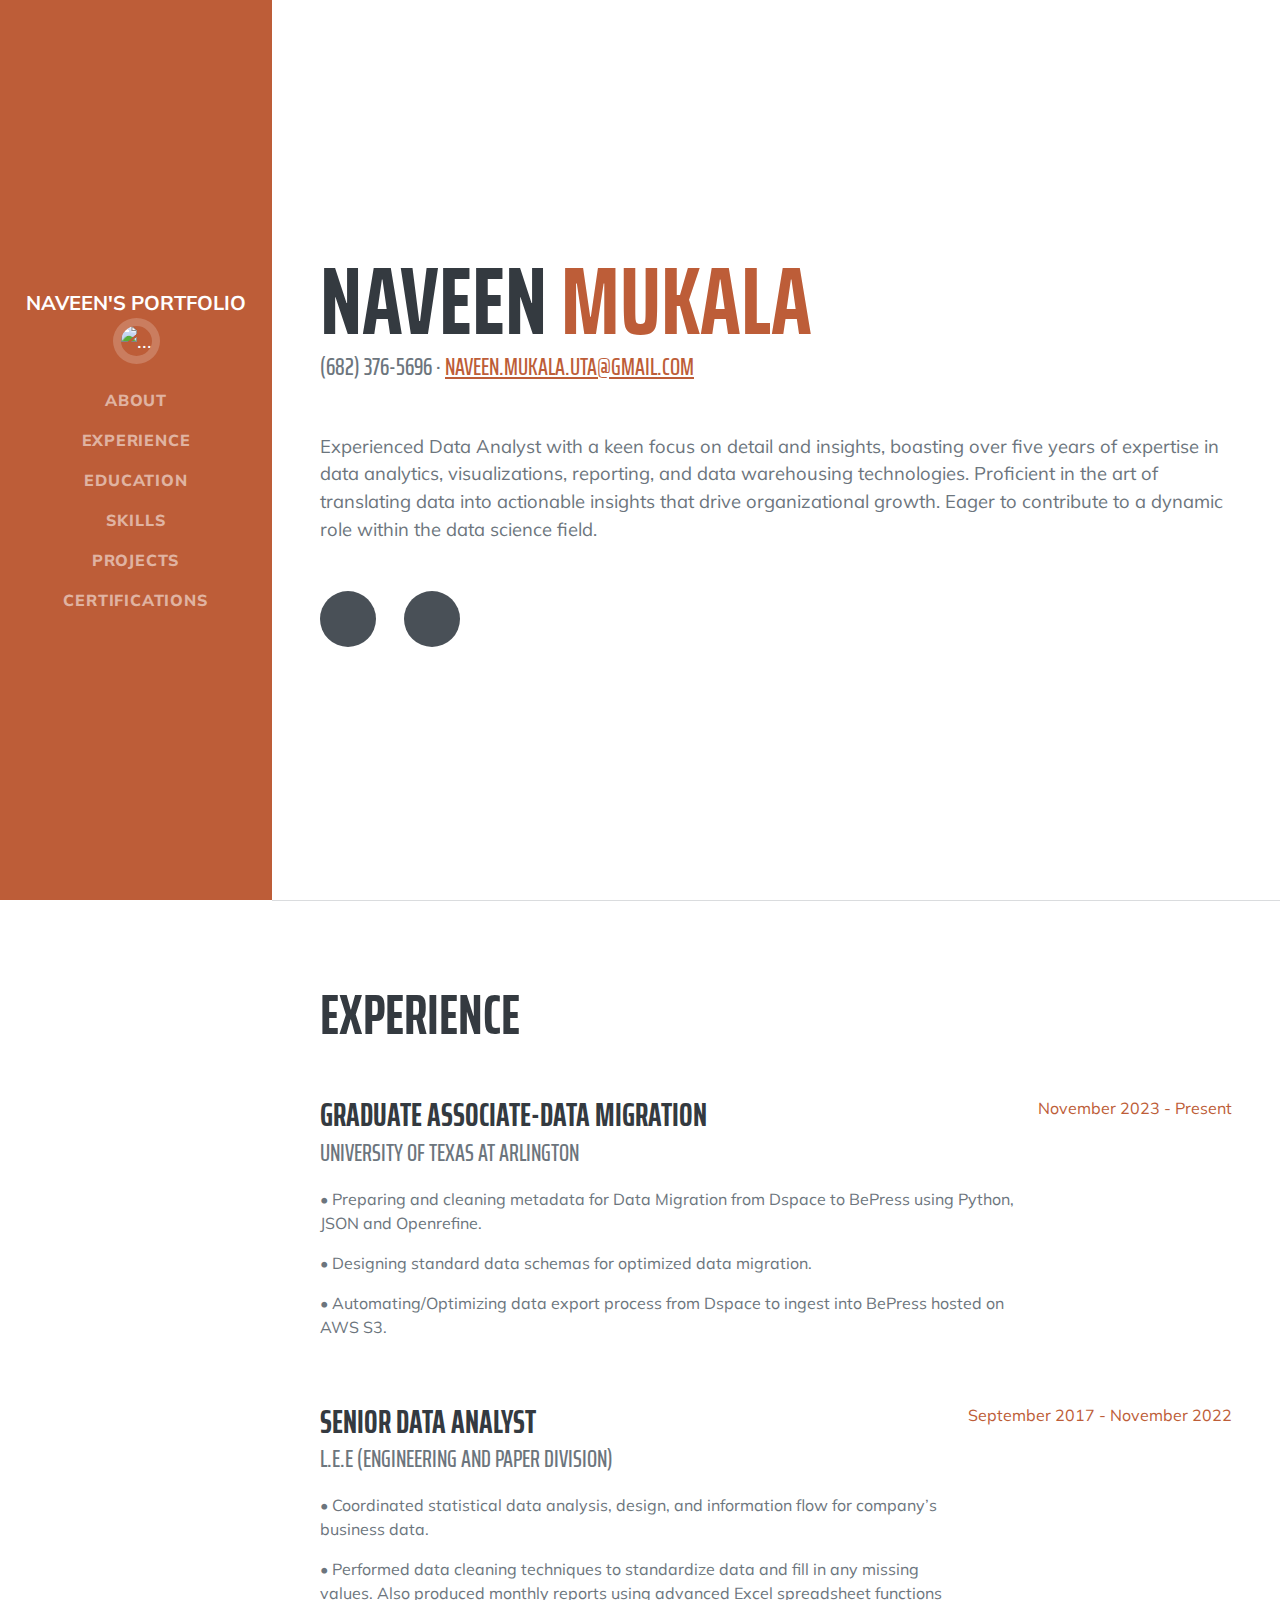
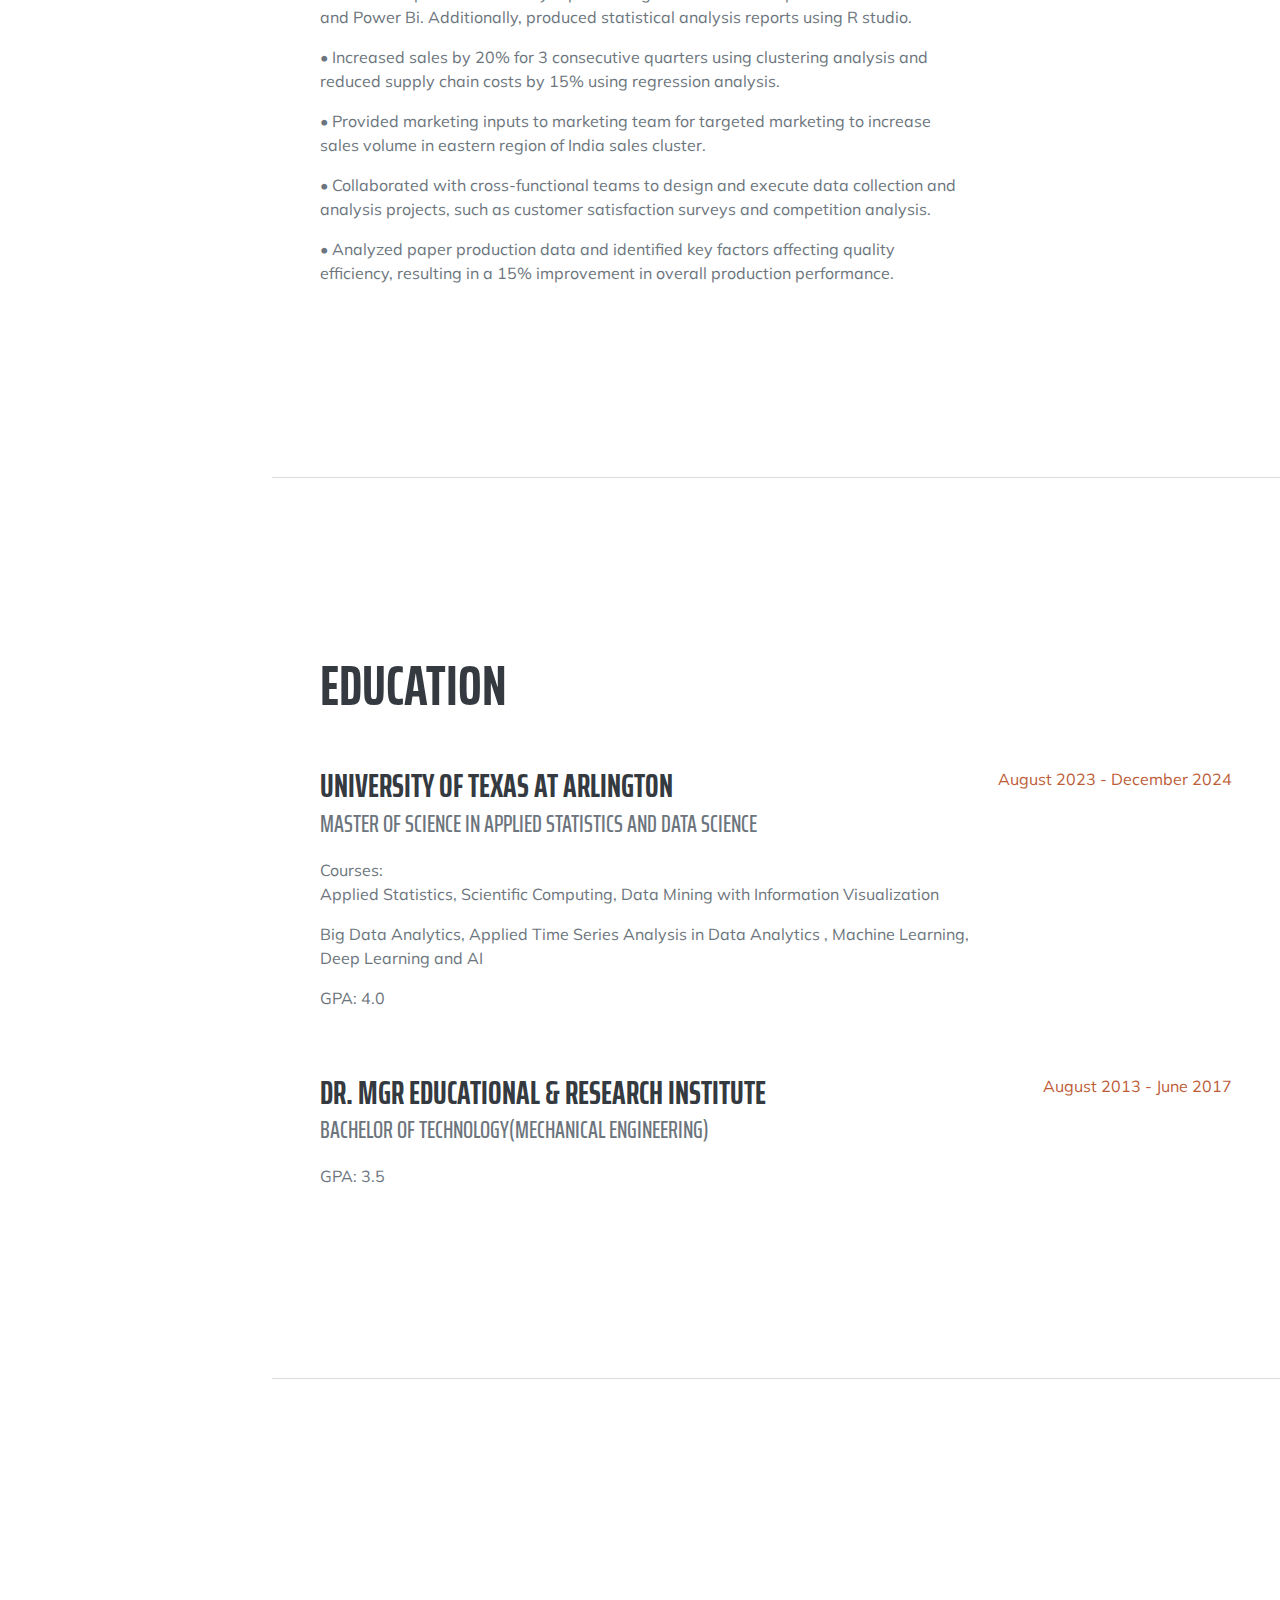
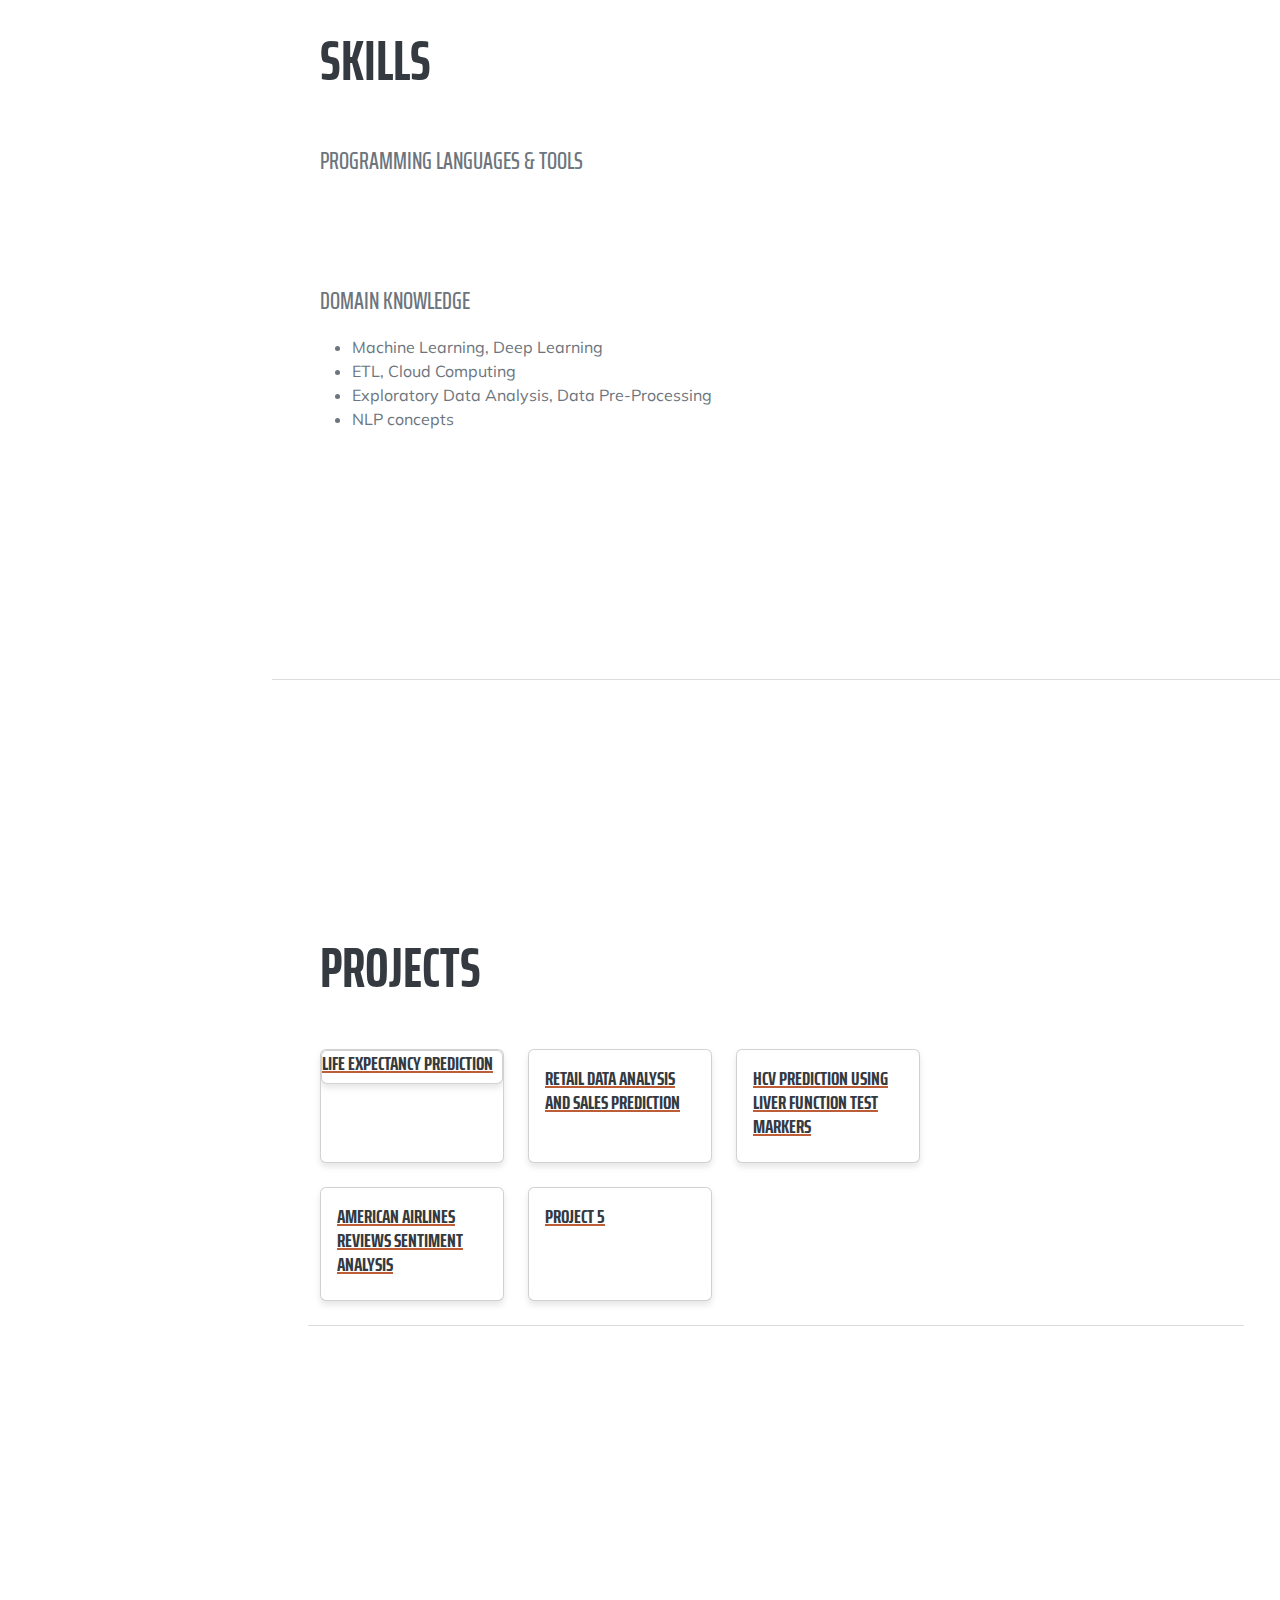
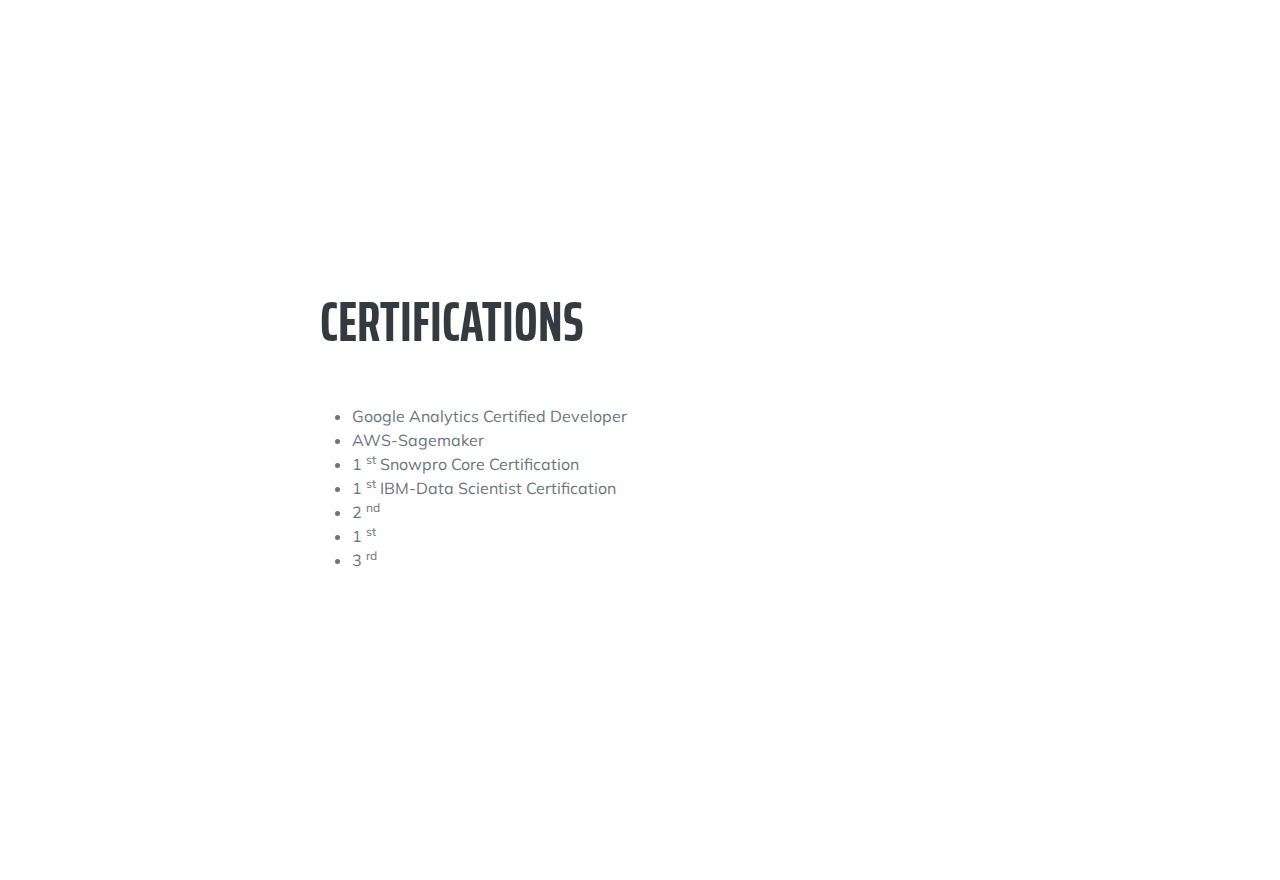
==== index.html @ 4eb6dbbb "test2-techstack" ====
<!DOCTYPE html>
<html lang="en">
    <head>
        <meta charset="utf-8" />
        <meta name="viewport" content="width=device-width, initial-scale=1, shrink-to-fit=no" />
        <meta name="description" content="" />
        <meta name="author" content="" />
        <title>Naveen's-Data Science Portfolio</title>
        <link rel="icon" type="image/x-icon" href="assets/img/favicon.ico" />
        <!-- Font Awesome icons (free version)-->
        <script src="https://use.fontawesome.com/releases/v6.3.0/js/all.js" crossorigin="anonymous"></script>
        <!-- Google fonts-->
        <link href="https://fonts.googleapis.com/css?family=Saira+Extra+Condensed:500,700" rel="stylesheet" type="text/css" />
        <link href="https://fonts.googleapis.com/css?family=Muli:400,400i,800,800i" rel="stylesheet" type="text/css" />
        <!-- Core theme CSS (includes Bootstrap)-->
        <link href="css/styles.css" rel="stylesheet" />
    </head>
    <body id="page-top">
        <!-- Navigation-->
        <nav class="navbar navbar-expand-lg navbar-dark bg-primary fixed-top" id="sideNav">
            <a class="navbar-brand js-scroll-trigger" href="#page-top">
                <span class="d-block d-lg-none">Naveen Mukala</span>
                <span class="d-none d-lg-block">
                    <div class="text-center text-white fw-bold">NAVEEN'S PORTFOLIO</div>
                    <img class="img-fluid img-profile rounded-circle mx-auto mb-2" src="assets/img/profile.jpg" alt="..." />
                    
                </span>
            </a>
            <button class="navbar-toggler" type="button" data-bs-toggle="collapse" data-bs-target="#navbarResponsive" aria-controls="navbarResponsive" aria-expanded="false" aria-label="Toggle navigation"><span class="navbar-toggler-icon"></span></button>
            <div class="collapse navbar-collapse" id="navbarResponsive">
                <ul class="navbar-nav">
                    <li class="nav-item"><a class="nav-link js-scroll-trigger" href="#about">About</a></li>
                    <li class="nav-item"><a class="nav-link js-scroll-trigger" href="#experience">Experience</a></li>
                    <li class="nav-item"><a class="nav-link js-scroll-trigger" href="#education">Education</a></li>
                    <li class="nav-item"><a class="nav-link js-scroll-trigger" href="#skills">Skills</a></li>
                    <li class="nav-item"><a class="nav-link js-scroll-trigger" href="#Projects">Projects</a></li>
                    <li class="nav-item"><a class="nav-link js-scroll-trigger" href="#certifications">Certifications</a></li>
                </ul>
            </div>
        </nav>
        <!-- Page Content-->
        <div class="container-fluid p-0">
            <!-- About-->
            <section class="resume-section" id="about">
                <div class="resume-section-content">
                    <h1 class="mb-0">
                        Naveen
                        <span class="text-primary">Mukala</span>
                    </h1>
                    <div class="subheading mb-5">
                        (682) 376-5696 ·
                        <a href="mailto:naveen.mukala.uta@gmail.com">naveen.mukala.uta@gmail.com</a>
                    </div>
                    <p class="lead mb-5">Experienced Data Analyst with a keen focus on detail and insights, boasting over five years of expertise in data analytics, 
                        visualizations, reporting, and data warehousing technologies. Proficient in the art of translating data into actionable insights 
                        that drive organizational growth. Eager to contribute to a dynamic role within the data science field.</p>
                    <div class="social-icons">
                        <a class="social-icon" href="https://www.linkedin.com/in/naveen-mukala/"><i class="fab fa-linkedin-in"></i></a>
                        <a class="social-icon" href="https://github.com/naveen-mukala-data/"><i class="fab fa-github"></i></a>
                    </div>
                </div>
            </section>
            <hr class="m-0" />
            <!-- Experience-->
            <section class="resume-section" id="experience">
                <div class="resume-section-content">
                    <h2 class="mb-5">Experience</h2>
                    <div class="d-flex flex-column flex-md-row justify-content-between mb-5">
                        <div class="flex-grow-1">
                            <h3 class="mb-0">Graduate Associate-Data Migration</h3>
                            <div class="subheading mb-3">University Of Texas at Arlington</div>
                            <p>•	Preparing and cleaning metadata for Data Migration from Dspace to BePress using Python, JSON and Openrefine.</p>
                            <p>•	Designing standard data schemas for optimized data migration.</p>
                            <p>•	Automating/Optimizing data export process from Dspace to ingest into BePress hosted on AWS S3.</p>
                        </div>
                        <div class="flex-shrink-0"><span class="text-primary">November 2023 - Present</span></div>
                    </div>
                    <div class="d-flex flex-column flex-md-row justify-content-between mb-5">
                        <div class="flex-grow-1">
                            <h3 class="mb-0">Senior Data Analyst</h3>
                            <div class="subheading mb-3">L.E.E (Engineering and Paper Division)</div>
                            <p>•	Coordinated statistical data analysis, design, and information flow for company’s business data.</p>
                            <p>•	Performed data cleaning techniques to standardize data and fill in any missing values. Also produced monthly reports using advanced Excel spreadsheet functions and Power Bi. Additionally, produced statistical analysis reports using R studio.</p>
                            <p>•	Increased sales by 20% for 3 consecutive quarters using clustering analysis and reduced supply chain costs by 15% using regression analysis.</p>
                            <p>•	Provided marketing inputs to marketing team for targeted marketing to increase sales volume in eastern region of India sales cluster.</p>
                            <p>•	Collaborated with cross-functional teams to design and execute data collection and analysis projects, such as customer satisfaction surveys and competition analysis.</p>
                            <p>•	Analyzed paper production data and identified key factors affecting quality efficiency, resulting in a 15% improvement in overall production performance.</p>
                        </div>
                        <div class="flex-shrink-0"><span class="text-primary">September 2017 - November 2022</span></div>
                    </div>
                    <div class="d-flex flex-column flex-md-row justify-content-between mb-5">
                    
            </section>
            <hr class="m-0" />
            <!-- Education-->
            <section class="resume-section" id="education">
                <div class="resume-section-content">
                    <h2 class="mb-5">Education</h2>
                    <div class="d-flex flex-column flex-md-row justify-content-between mb-5">
                        <div class="flex-grow-1">
                            <h3 class="mb-0">University of Texas at Arlington</h3>
                            <div class="subheading mb-3">Master of Science in Applied Statistics and Data Science</div>
                            <div>Courses:</div> 
                            <p>Applied Statistics, Scientific Computing, Data Mining with Information Visualization</p>
                            <p>Big Data Analytics, Applied Time Series Analysis in Data Analytics , Machine Learning, Deep Learning and AI</p>
                            <p>GPA: 4.0</p>
                        </div>
                        <div class="flex-shrink-0"><span class="text-primary">August 2023 - December 2024</span></div>
                    </div>
                    <div class="d-flex flex-column flex-md-row justify-content-between">
                        <div class="flex-grow-1">
                            <h3 class="mb-0">DR. MGR EDUCATIONAL & RESEARCH INSTITUTE</h3>
                            <div class="subheading mb-3">Bachelor of Technology(Mechanical Engineering)</div>
                            <p>GPA: 3.5</p>
                        </div>
                        <div class="flex-shrink-0"><span class="text-primary">August 2013 - June 2017</span></div>
                    </div>
                </div>
            </section>
            <hr class="m-0" />
            <!-- Skills-->
            <section class="resume-section" id="skills">
                <div class="resume-section-content">
                    <h2 class="mb-5">Skills</h2>
                    <div class="subheading mb-3">Programming Languages & Tools</div>
                    <ul class="list-inline dev-icons">
                        <li class="list-inline-item"><i class="fab fa-python"></i></li>
                        <li class="list-inline-item"><i class="fab fa-css3-alt"></i></li>
                        <li class="list-inline-item"><i class="fab fa-js-square"></i></li>
                        <li class="list-inline-item"><i class="fab fa-angular"></i></li>
                        <li class="list-inline-item"><i class="fab fa-react"></i></li>
                        <li class="list-inline-item"><i class="fab fa-node-js"></i></li>
                        <li class="list-inline-item"><i class="fab fa-sass"></i></li>
                        <li class="list-inline-item"><i class="fab fa-less"></i></li>
                        <li class="list-inline-item"><i class="fab fa-wordpress"></i></li>
                        <li class="list-inline-item"><i class="fab fa-gulp"></i></li>
                        <li class="list-inline-item"><i class="fab fa-grunt"></i></li>
                        <li class="list-inline-item"><i class="fab fa-npm"></i></li>
                    </ul>
                    <div class="subheading mb-3">Domain Knowledge</div>
                    <ul class="fa-ul mb-0">
                        <li>
                            <span class="fa-li"><i class="fas fa-check"></i></span>
                            Machine Learning, Deep Learning
                        </li>
                        <li>
                            <span class="fa-li"><i class="fas fa-check"></i></span>
                            ETL, Cloud Computing
                        </li>
                        <li>
                            <span class="fa-li"><i class="fas fa-check"></i></span>
                            Exploratory Data Analysis, Data Pre-Processing
                        </li>
                        <li>
                            <span class="fa-li"><i class="fas fa-check"></i></span>
                            NLP concepts
                        </li>
                    </ul>
                </div>
            </section>
            <hr class="m-0" />
            <!-- Projects-->
<section class="resume-section" id="Projects">
    <div class="row">
        <div class="col-md-8">
            <h2 class="mb-5">Projects</h2>
            <div class="resume-section-content">
                <div class="row">
                    <div class="col-md-4 mb-4">
                        <a href="project1.html">
                            <div class="card h-100">
                                <div class="card">
                                    <h5 class="card-title" data-tech="Python,TensorFlow,Scikit-learn">Life Expectancy Prediction</h5>
                                    <div class="tech-stack"></div>
                                </div>
                            </div>
                        </a>
                    </div>
                    <div class="col-md-4 mb-4">
                        <a href="project2.html">
                            <div class="card h-100">
                                <div class="card-body">
                                    <h5 class="card-title">Retail Data Analysis and Sales Prediction</h5>
                                    <!-- You can add additional content here if needed -->
                                </div>
                            </div>
                        </a>
                    </div>
                    <div class="col-md-4 mb-4">
                        <a href="project3.html">
                            <div class="card h-100">
                                <div class="card-body">
                                    <h5 class="card-title">HCV prediction using Liver Function Test Markers</h5>
                                    <!-- You can add additional content here if needed -->
                                </div>
                            </div>
                        </a>
                    </div>
                    <div class="col-md-4 mb-4">
                        <a href="project4.html">
                            <div class="card h-100">
                                <div class="card-body">
                                    <h5 class="card-title">American Airlines Reviews Sentiment Analysis</h5>
                                    <!-- You can add additional content here if needed -->
                                </div>
                            </div>
                        </a>
                    </div>
                    <div class="col-md-4 mb-4">
                        <a href="project5.html">
                            <div class="card h-100">
                                <div class="card-body">
                                    <h5 class="card-title">Project 5</h5>
                                    <!-- You can add additional content here if needed -->
                                </div>
                            </div>
                        </a>
                    </div>
                </div>
            </div>
        </div>
    
    <hr class="m-0" />
</section>

            <!-- Certifications-->
            <section class="resume-section" id="certifications">
                <div class="resume-section-content">
                    <h2 class="mb-5">Certifications</h2>
                    <ul class="fa-ul mb-0">
                        <li>
                            <span class="fa-li"><i class="fas fa-trophy text-warning"></i></span>
                            Google Analytics Certified Developer
                        </li>
                        <li>
                            <span class="fa-li"><i class="fas fa-trophy text-warning"></i></span>
                            AWS-Sagemaker
                        </li>
                        <li>
                            <span class="fa-li"><i class="fas fa-trophy text-warning"></i></span>
                            1
                            <sup>st</sup>
                            Snowpro Core Certification
                        </li>
                        <li>
                            <span class="fa-li"><i class="fas fa-trophy text-warning"></i></span>
                            1
                            <sup>st</sup>
                            IBM-Data Scientist Certification
                        </li>
                        <li>
                            <span class="fa-li"><i class="fas fa-trophy text-warning"></i></span>
                            2
                            <sup>nd</sup>
                            
                        </li>
                        <li>
                            <span class="fa-li"><i class="fas fa-trophy text-warning"></i></span>
                            1
                            <sup>st</sup>
                            
                        </li>
                        <li>
                            <span class="fa-li"><i class="fas fa-trophy text-warning"></i></span>
                            3
                            <sup>rd</sup>
                            
                        </li>
                    </ul>
                </div>
            </section>
        </div>
        <!-- Bootstrap core JS-->
        <script src="https://cdn.jsdelivr.net/npm/bootstrap@5.2.3/dist/js/bootstrap.bundle.min.js"></script>
        <!-- Core theme JS-->
        <script src="js/scripts.js"></script>
    </body>
</html>
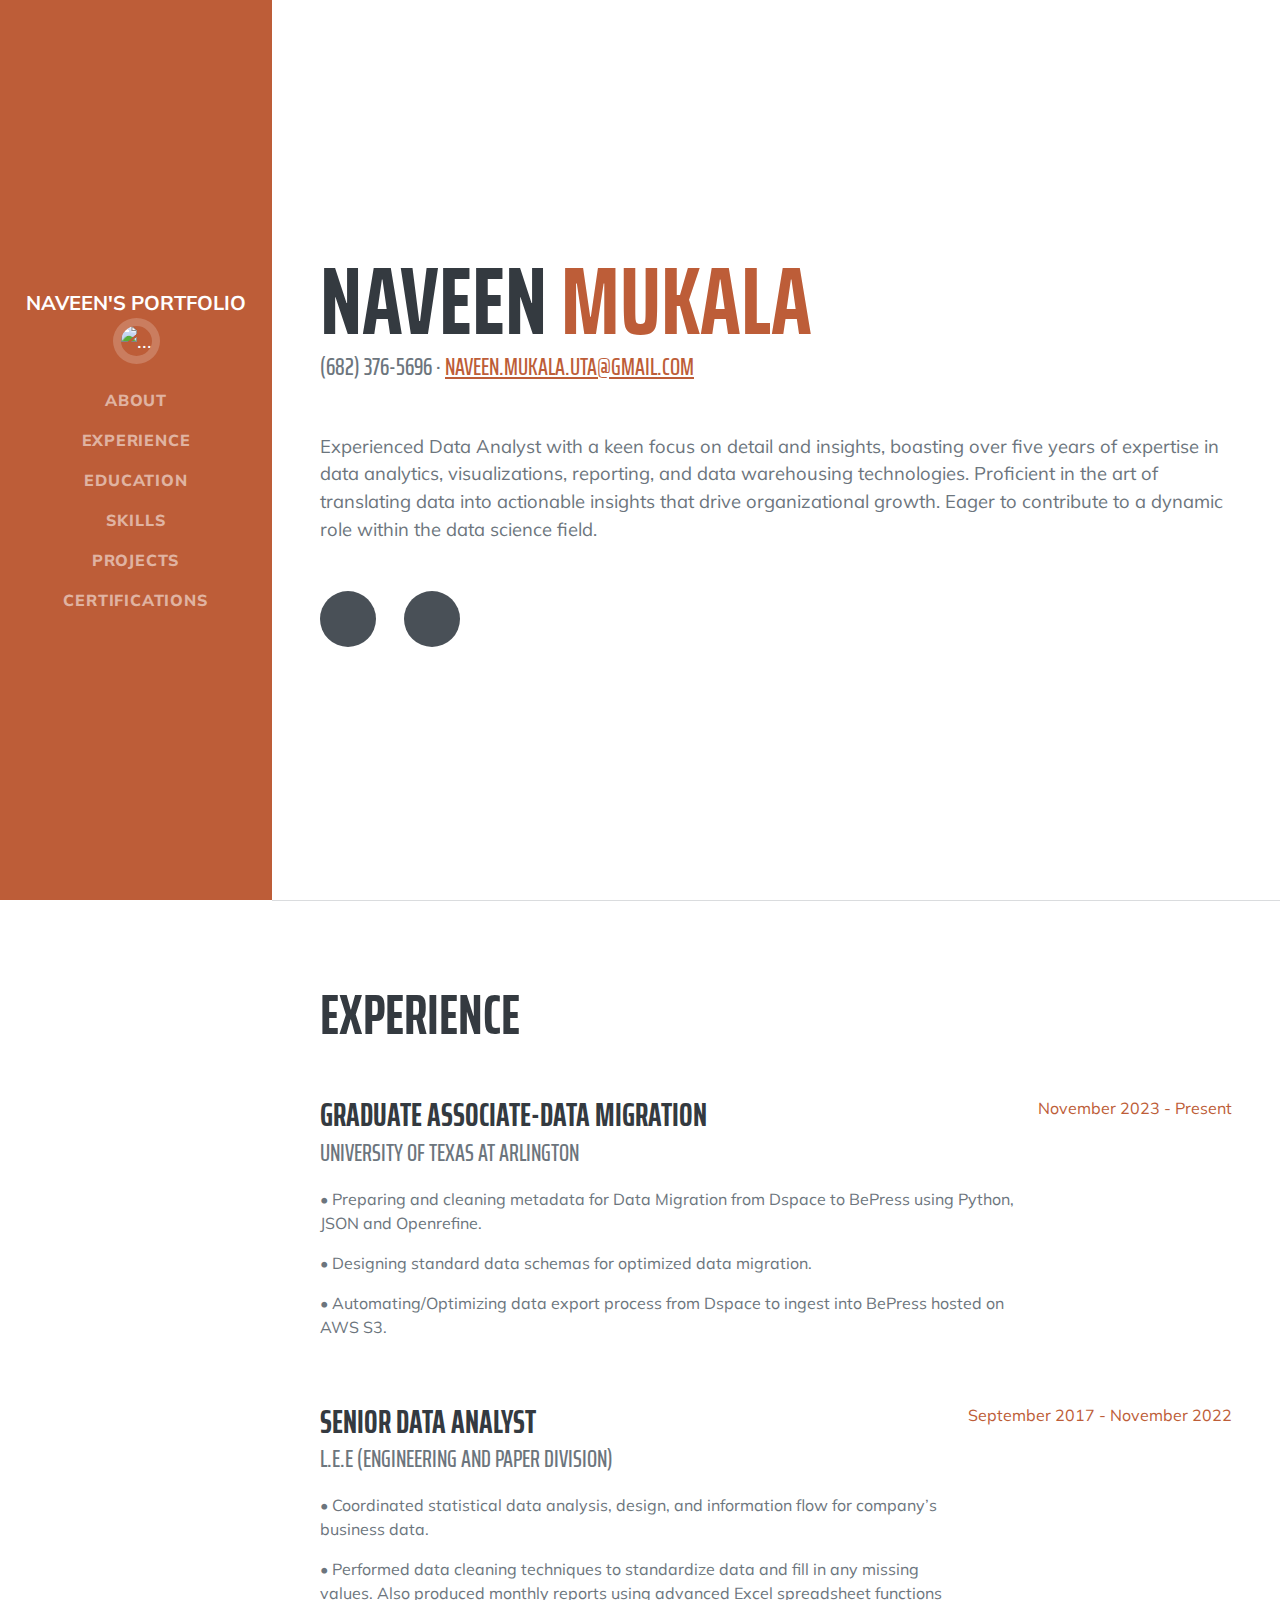
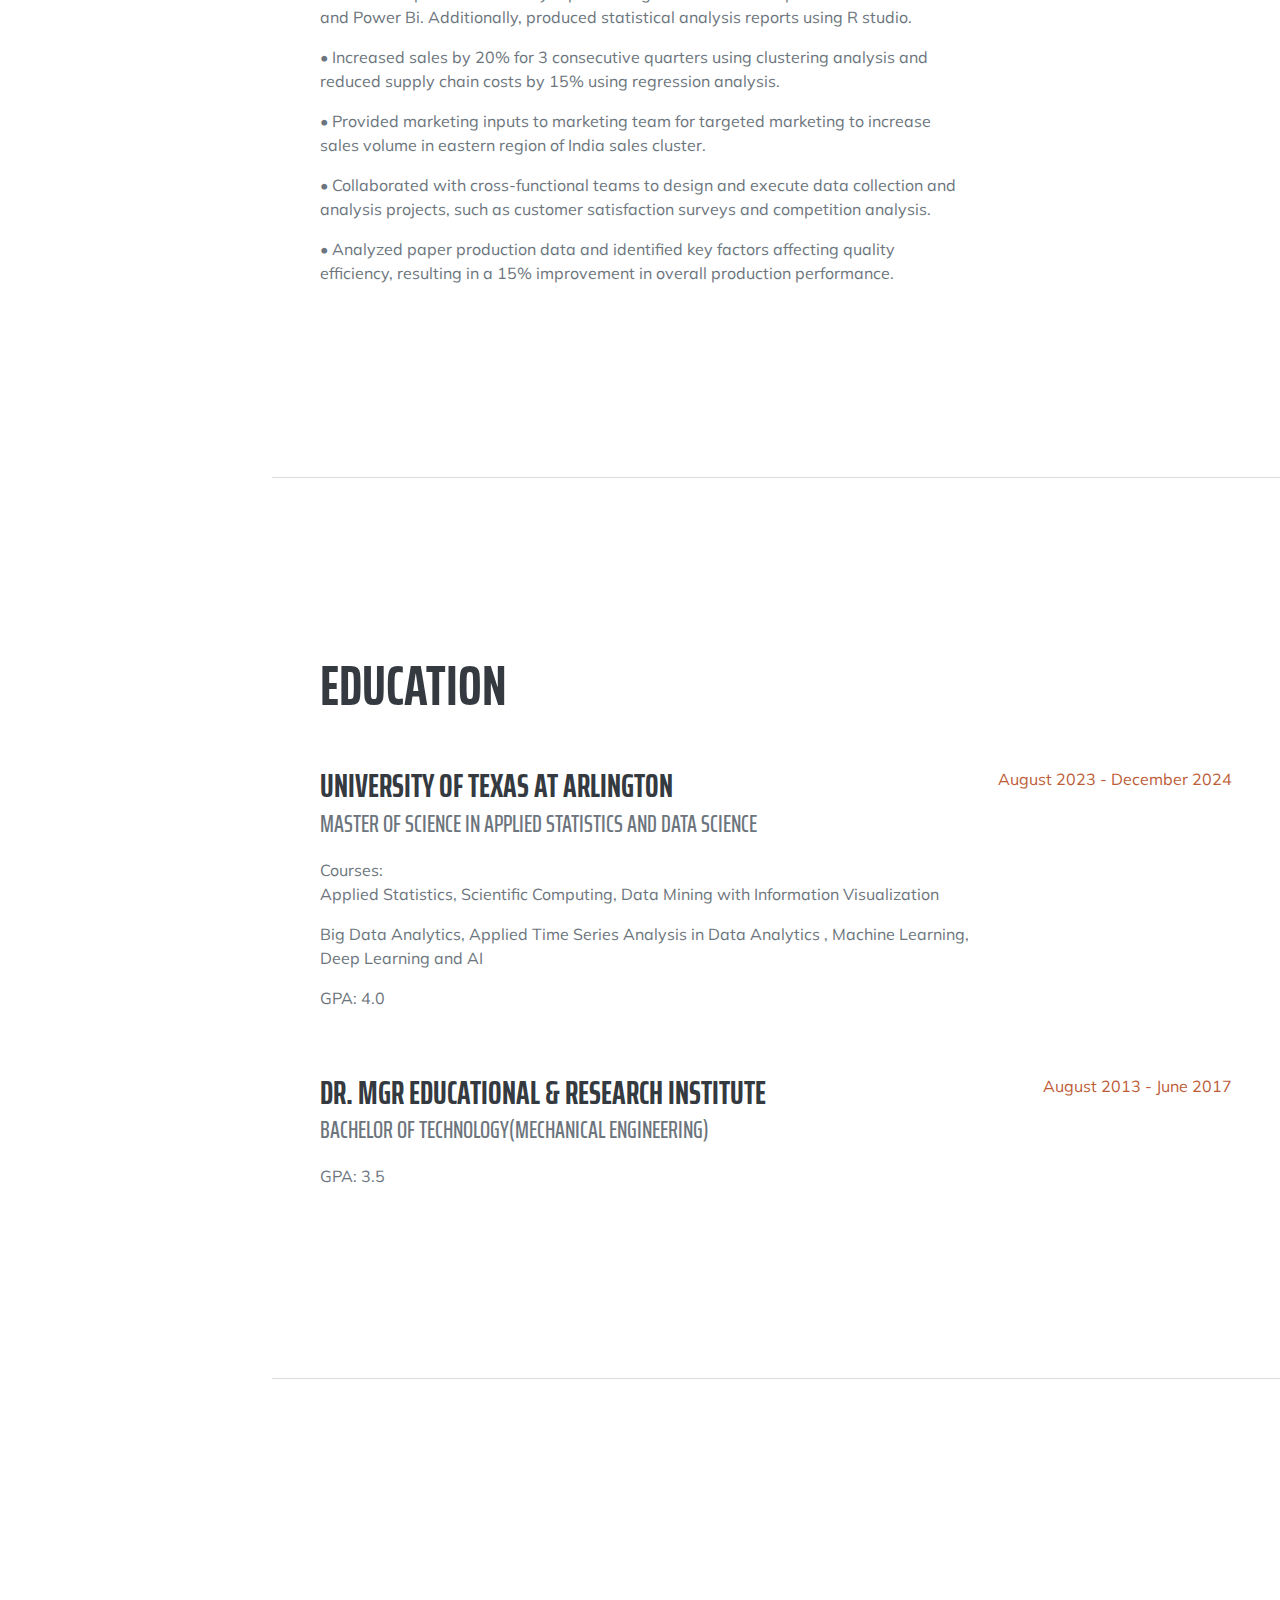
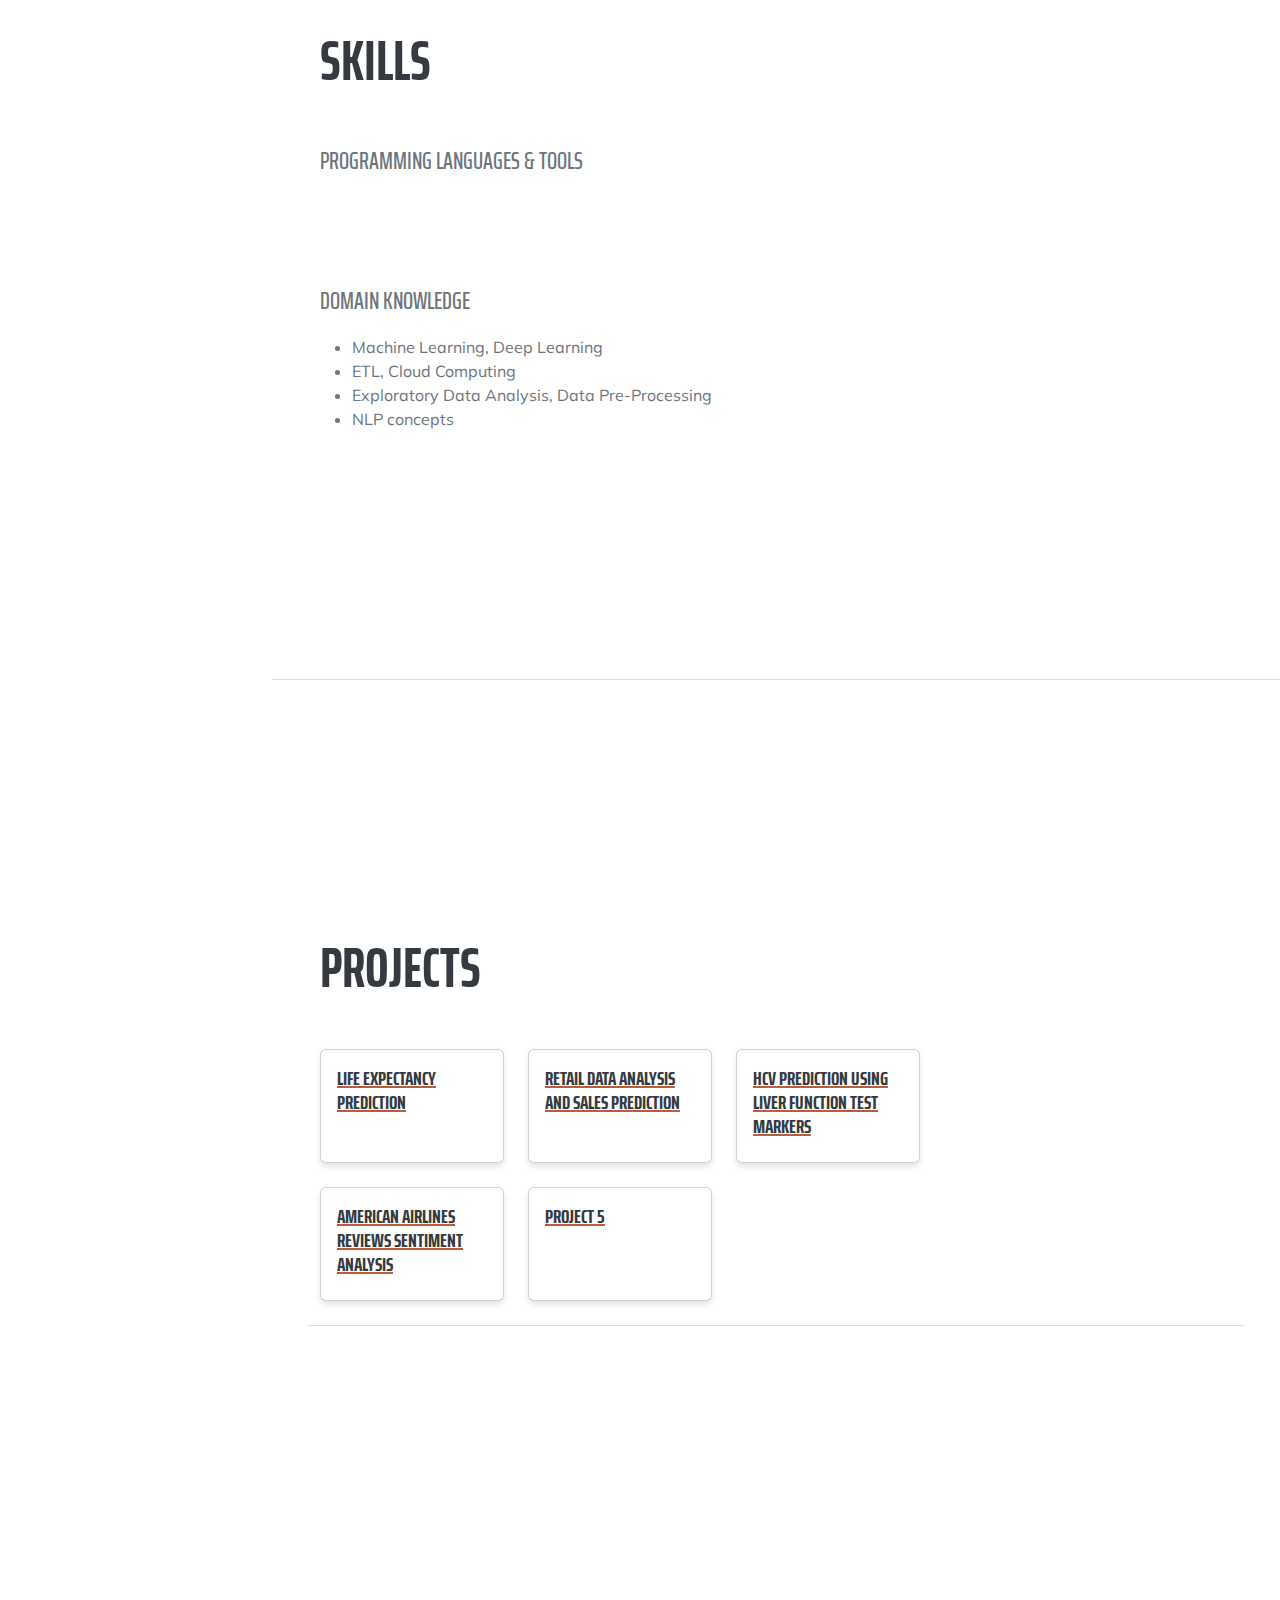
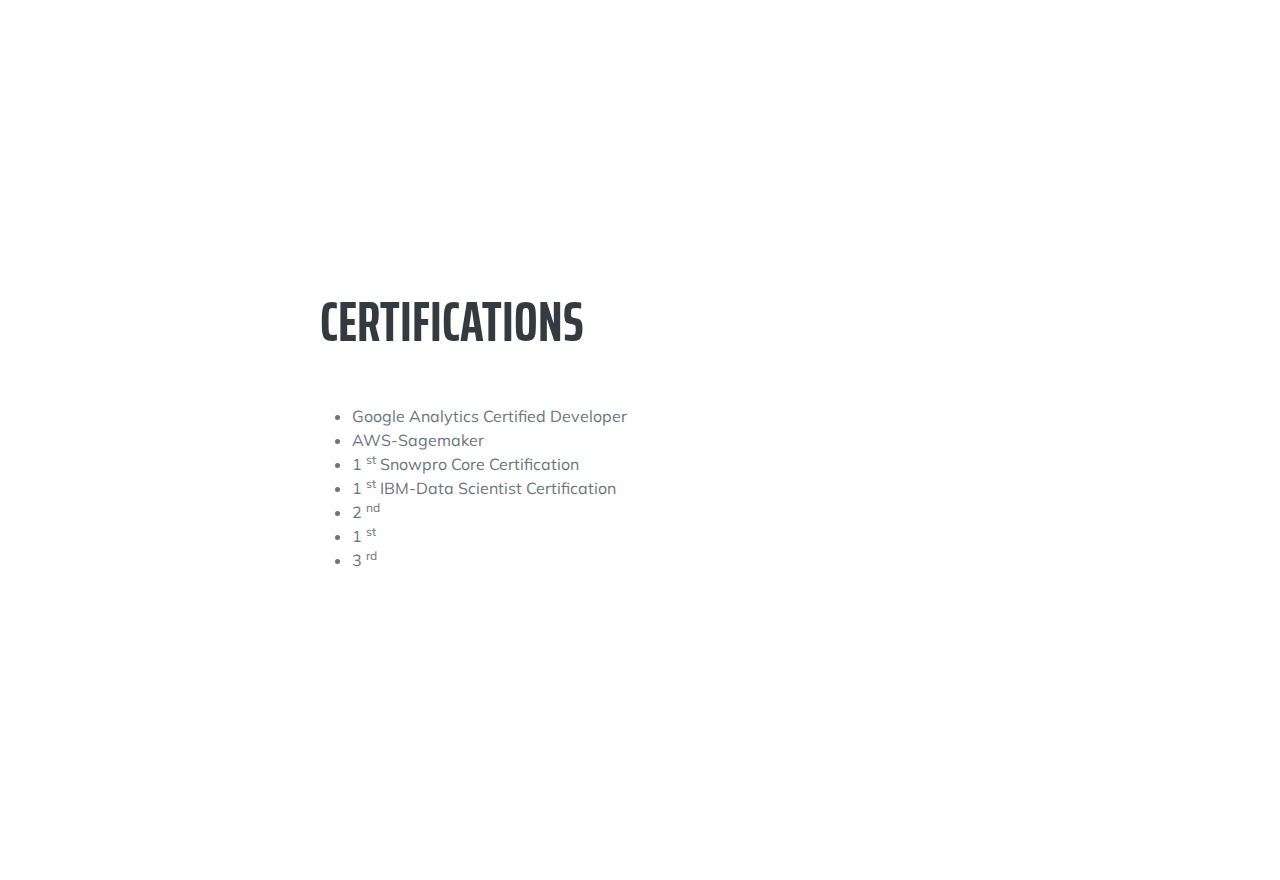
==== commit 54485ef4: "restore2" ====
--- a/index.html
+++ b/index.html
@@ -169,7 +169,7 @@
                     <div class="col-md-4 mb-4">
                         <a href="project1.html">
                             <div class="card h-100">
-                                <div class="card">
+                                <div class="card-body">
                                     <h5 class="card-title" data-tech="Python,TensorFlow,Scikit-learn">Life Expectancy Prediction</h5>
                                     <div class="tech-stack"></div>
                                 </div>
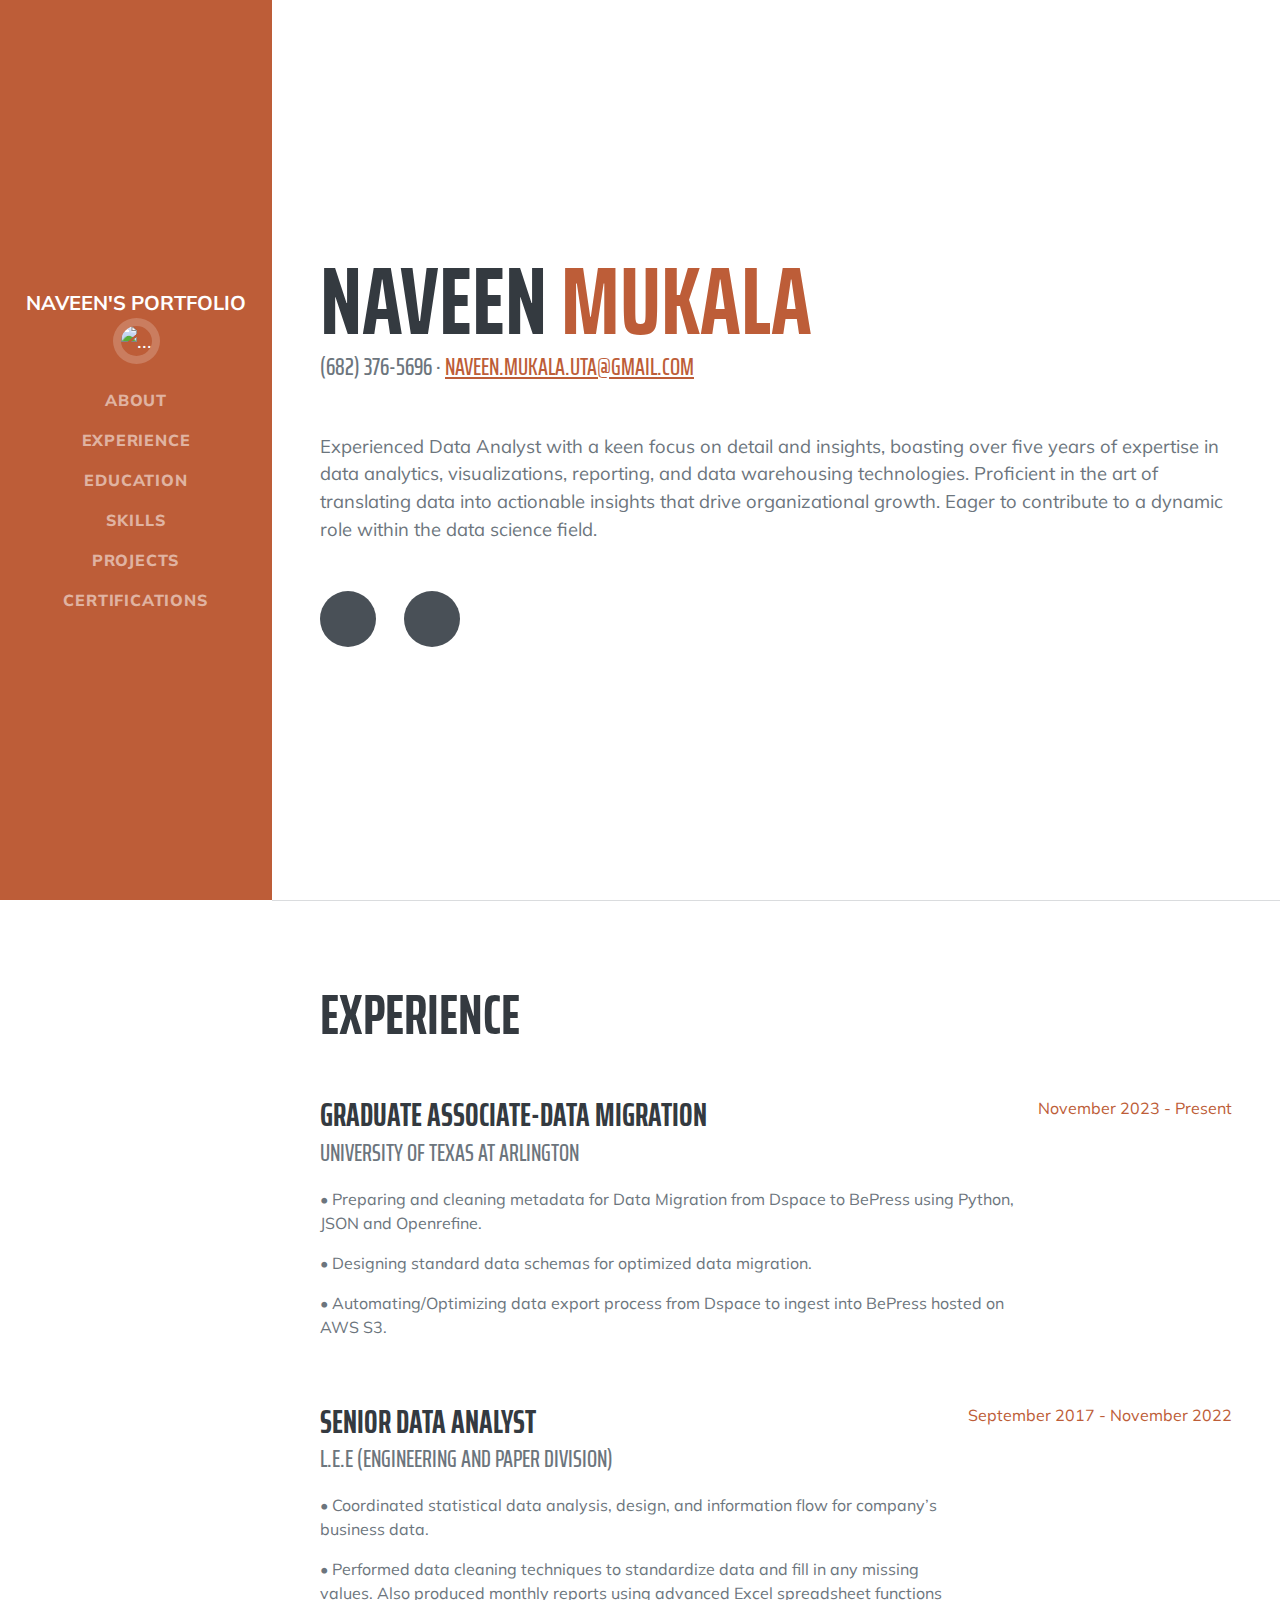
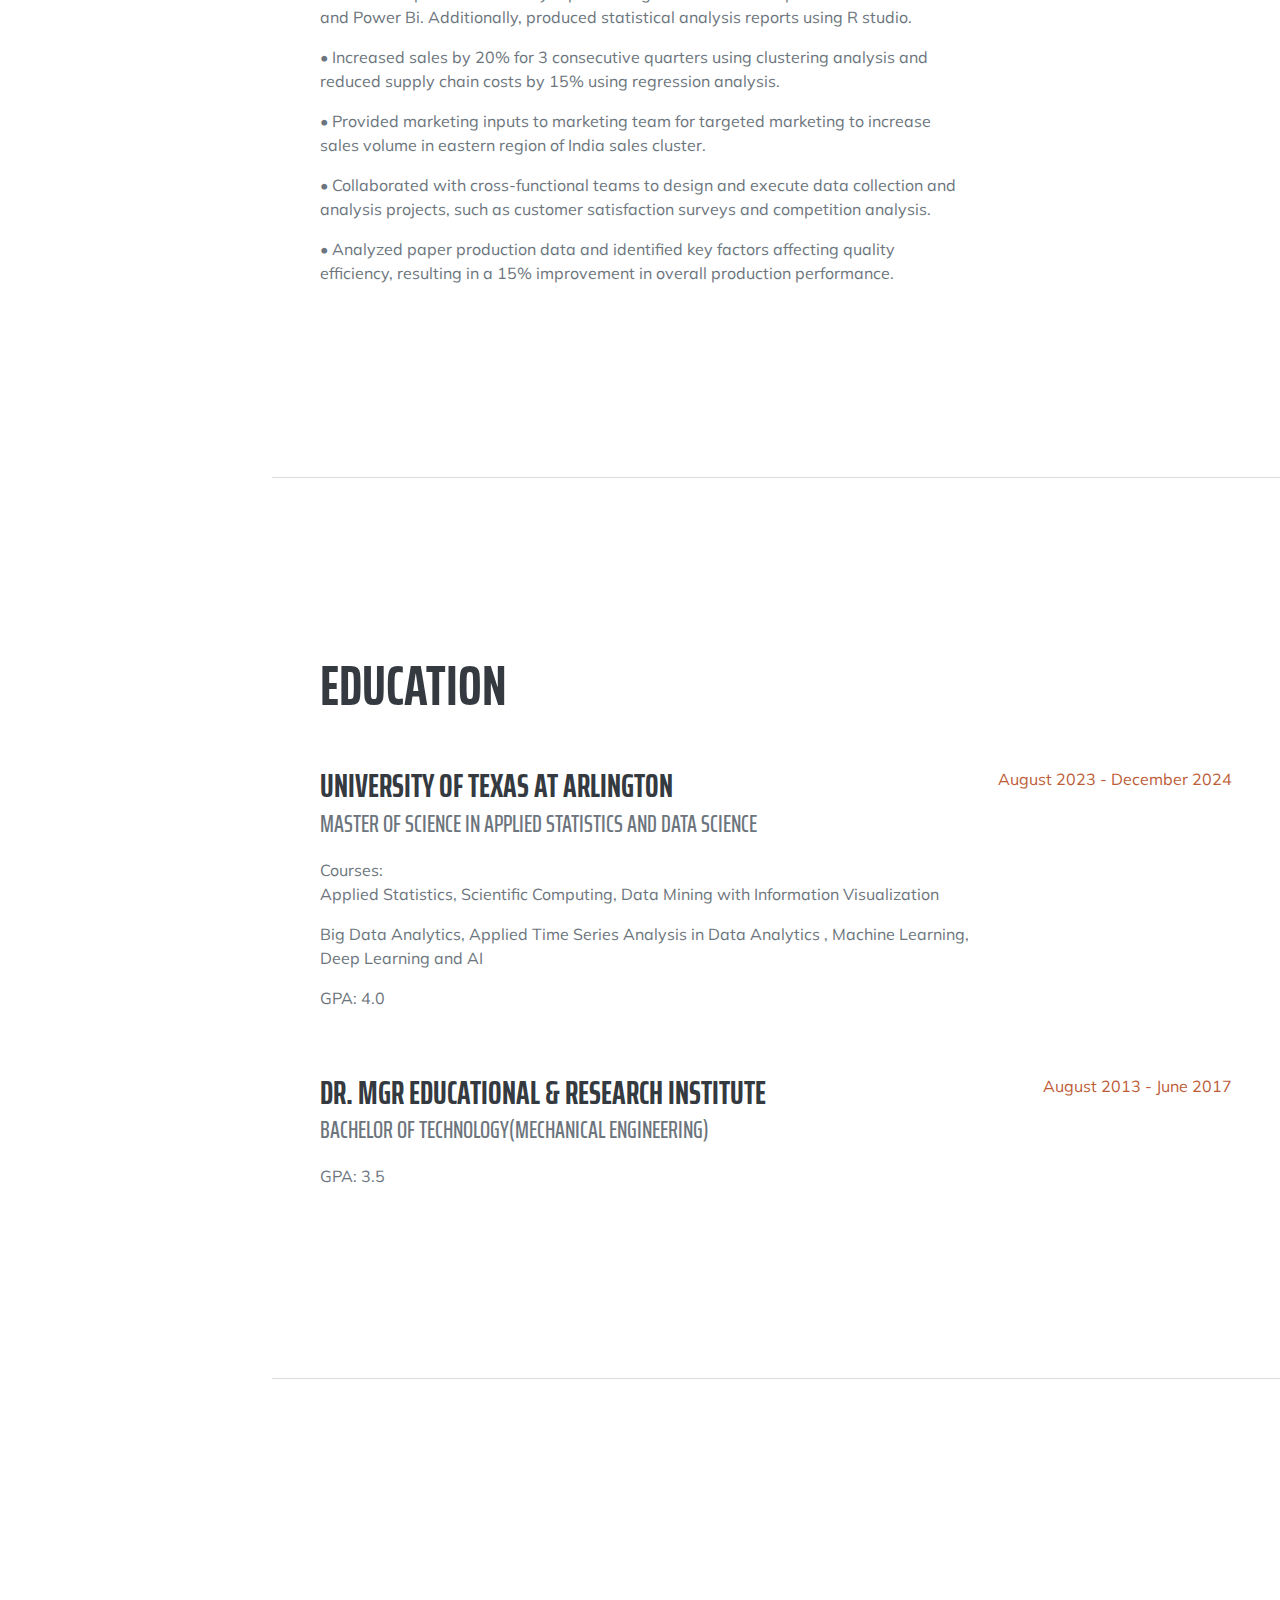
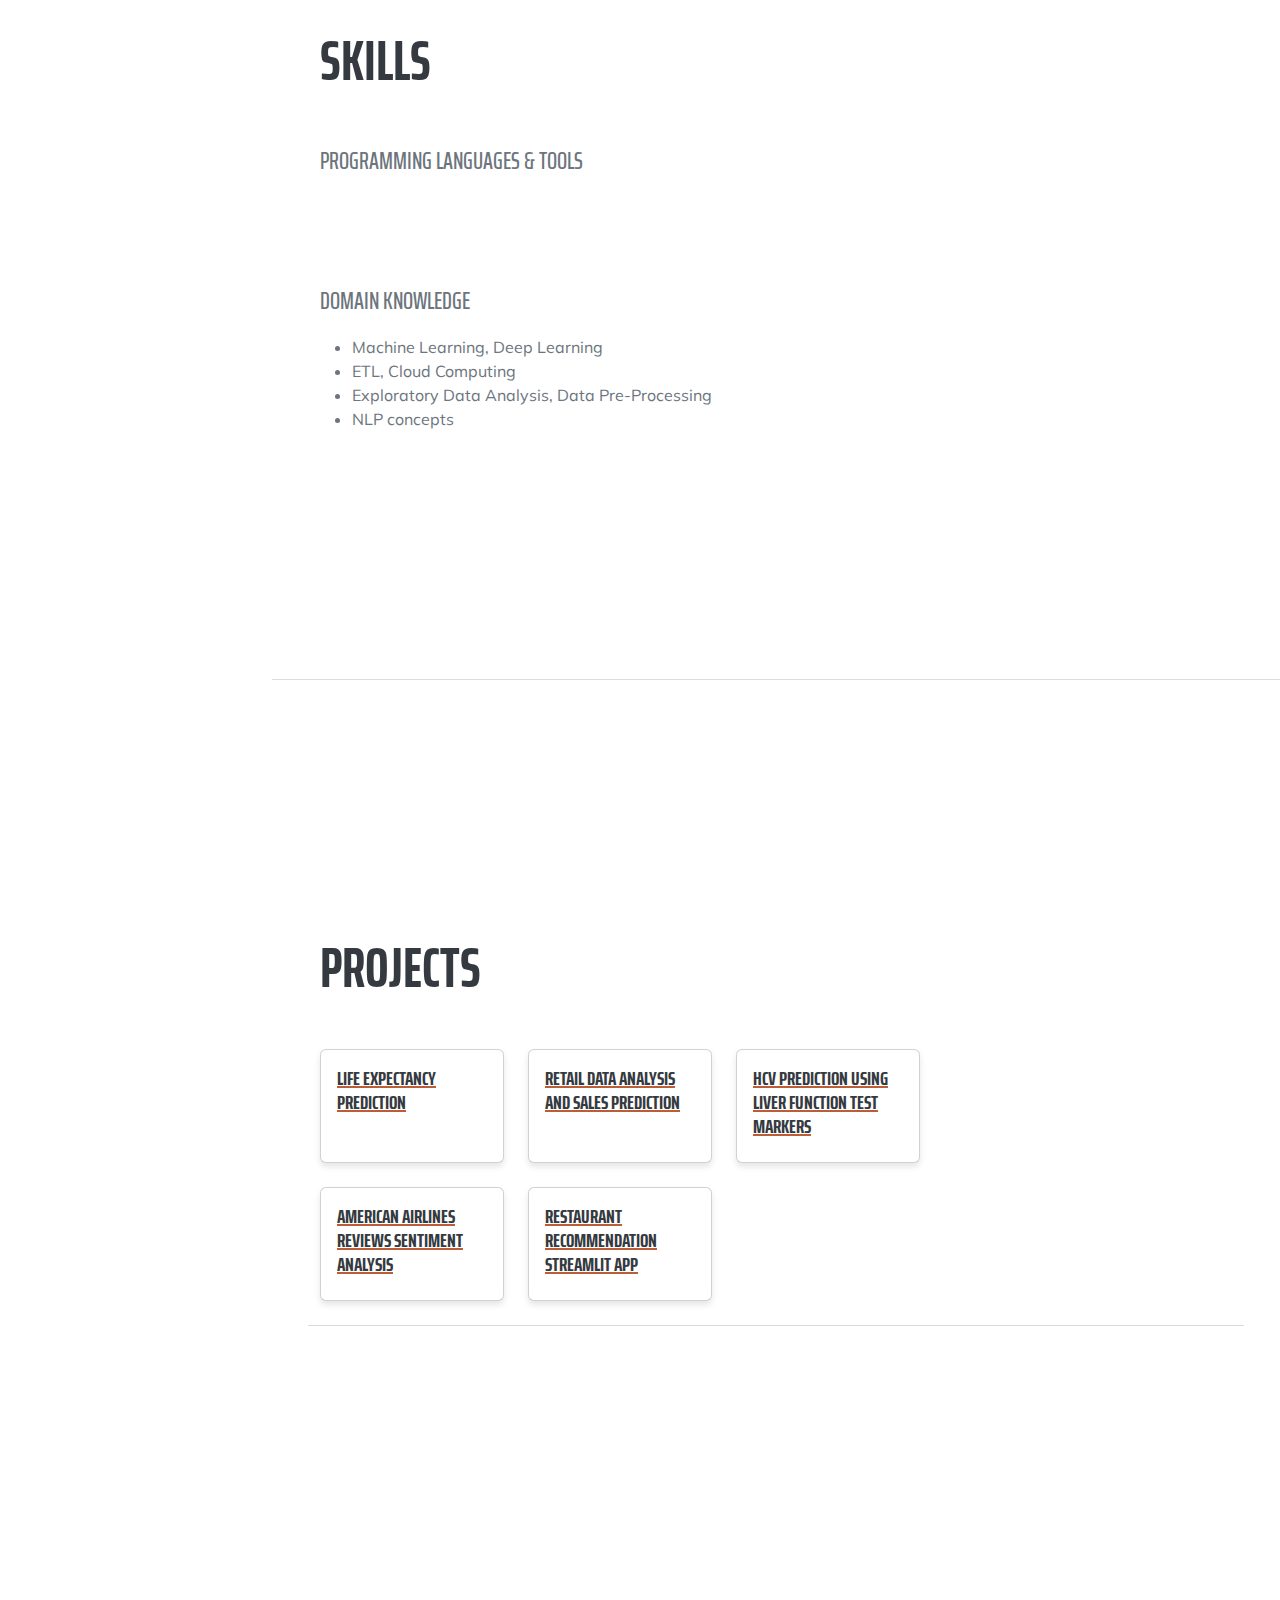
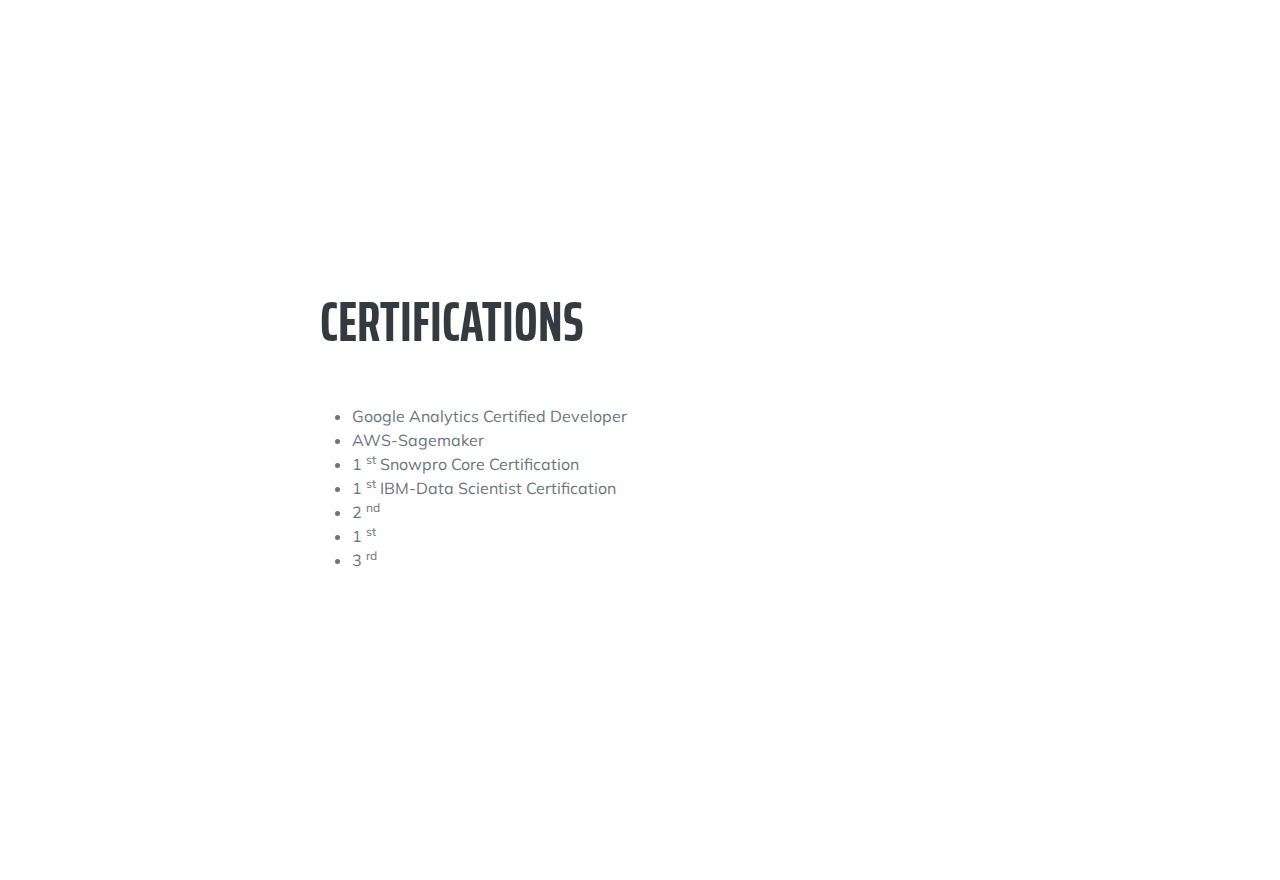
==== commit dd0ed4fb: "title-project5" ====
--- a/index.html
+++ b/index.html
@@ -210,7 +210,7 @@
                         <a href="project5.html">
                             <div class="card h-100">
                                 <div class="card-body">
-                                    <h5 class="card-title">Project 5</h5>
+                                    <h5 class="card-title">Restaurant Recommendation Streamlit App</h5>
                                     <!-- You can add additional content here if needed -->
                                 </div>
                             </div>
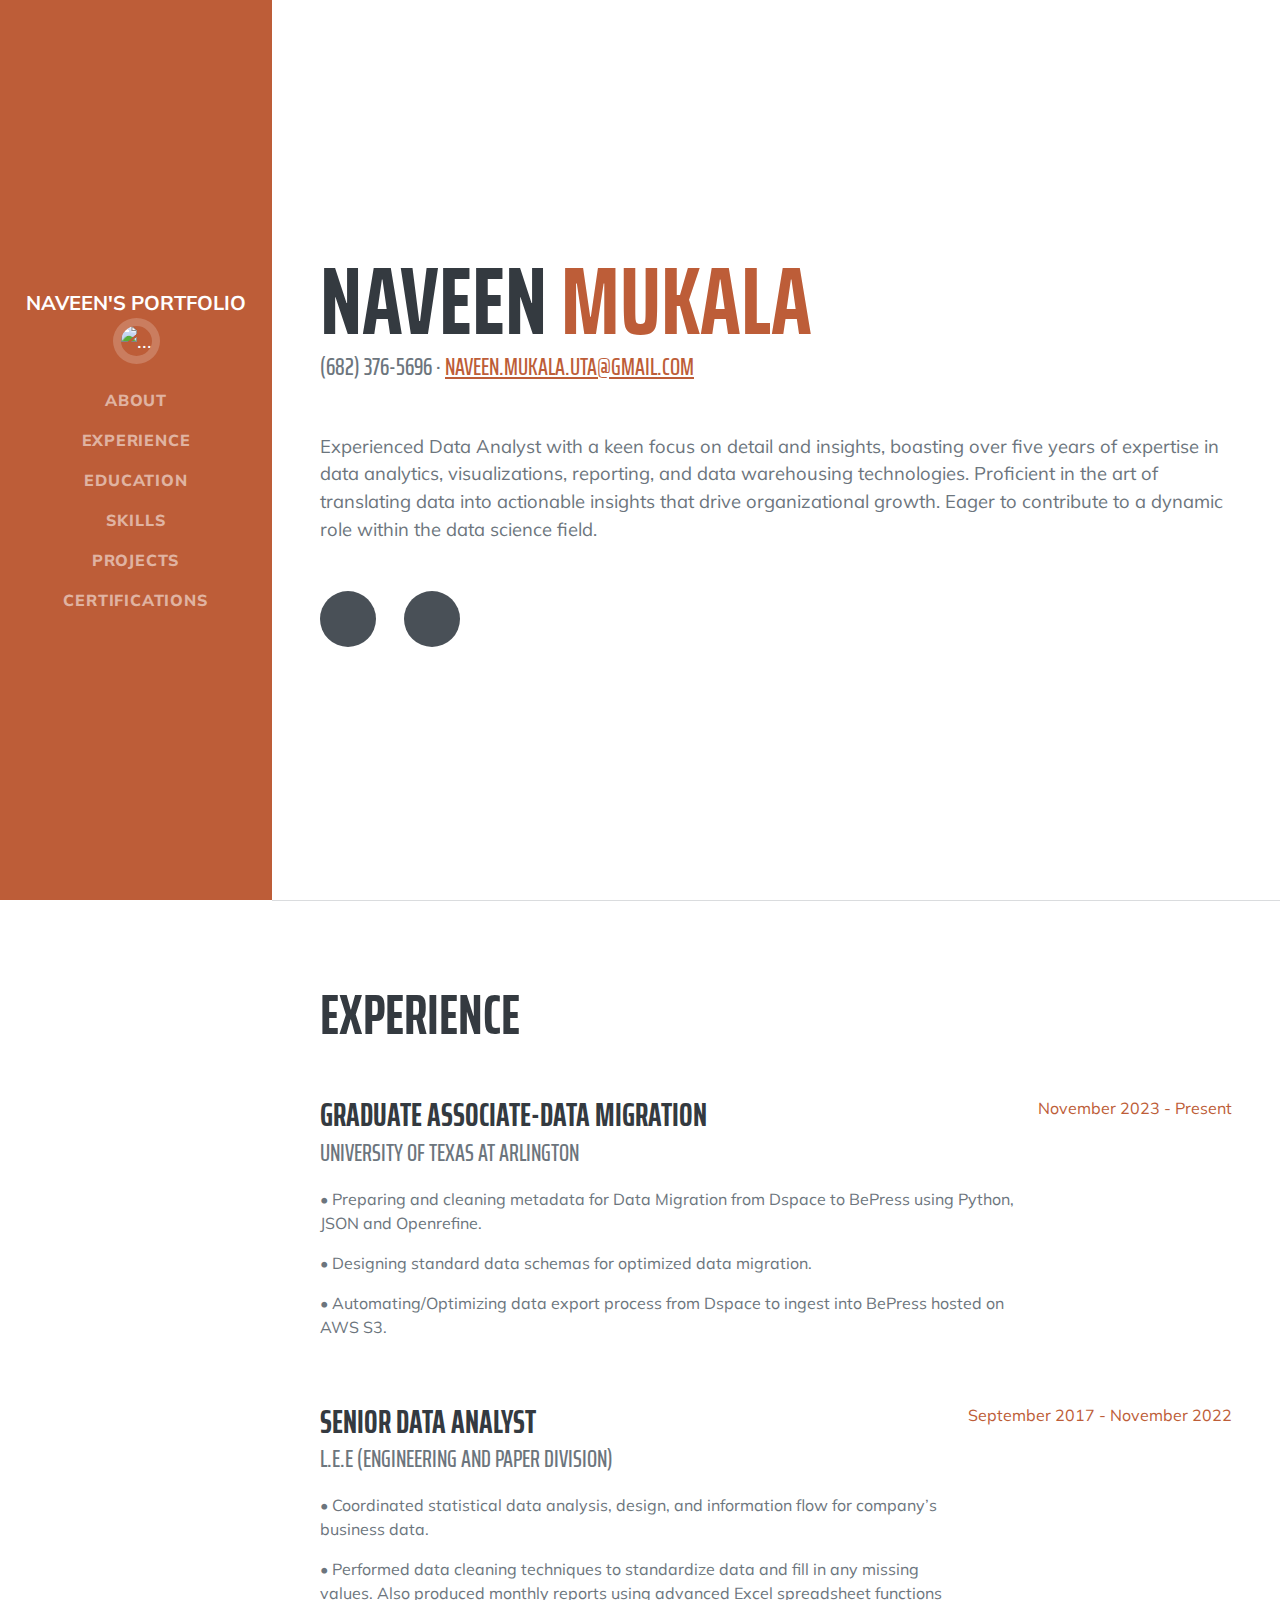
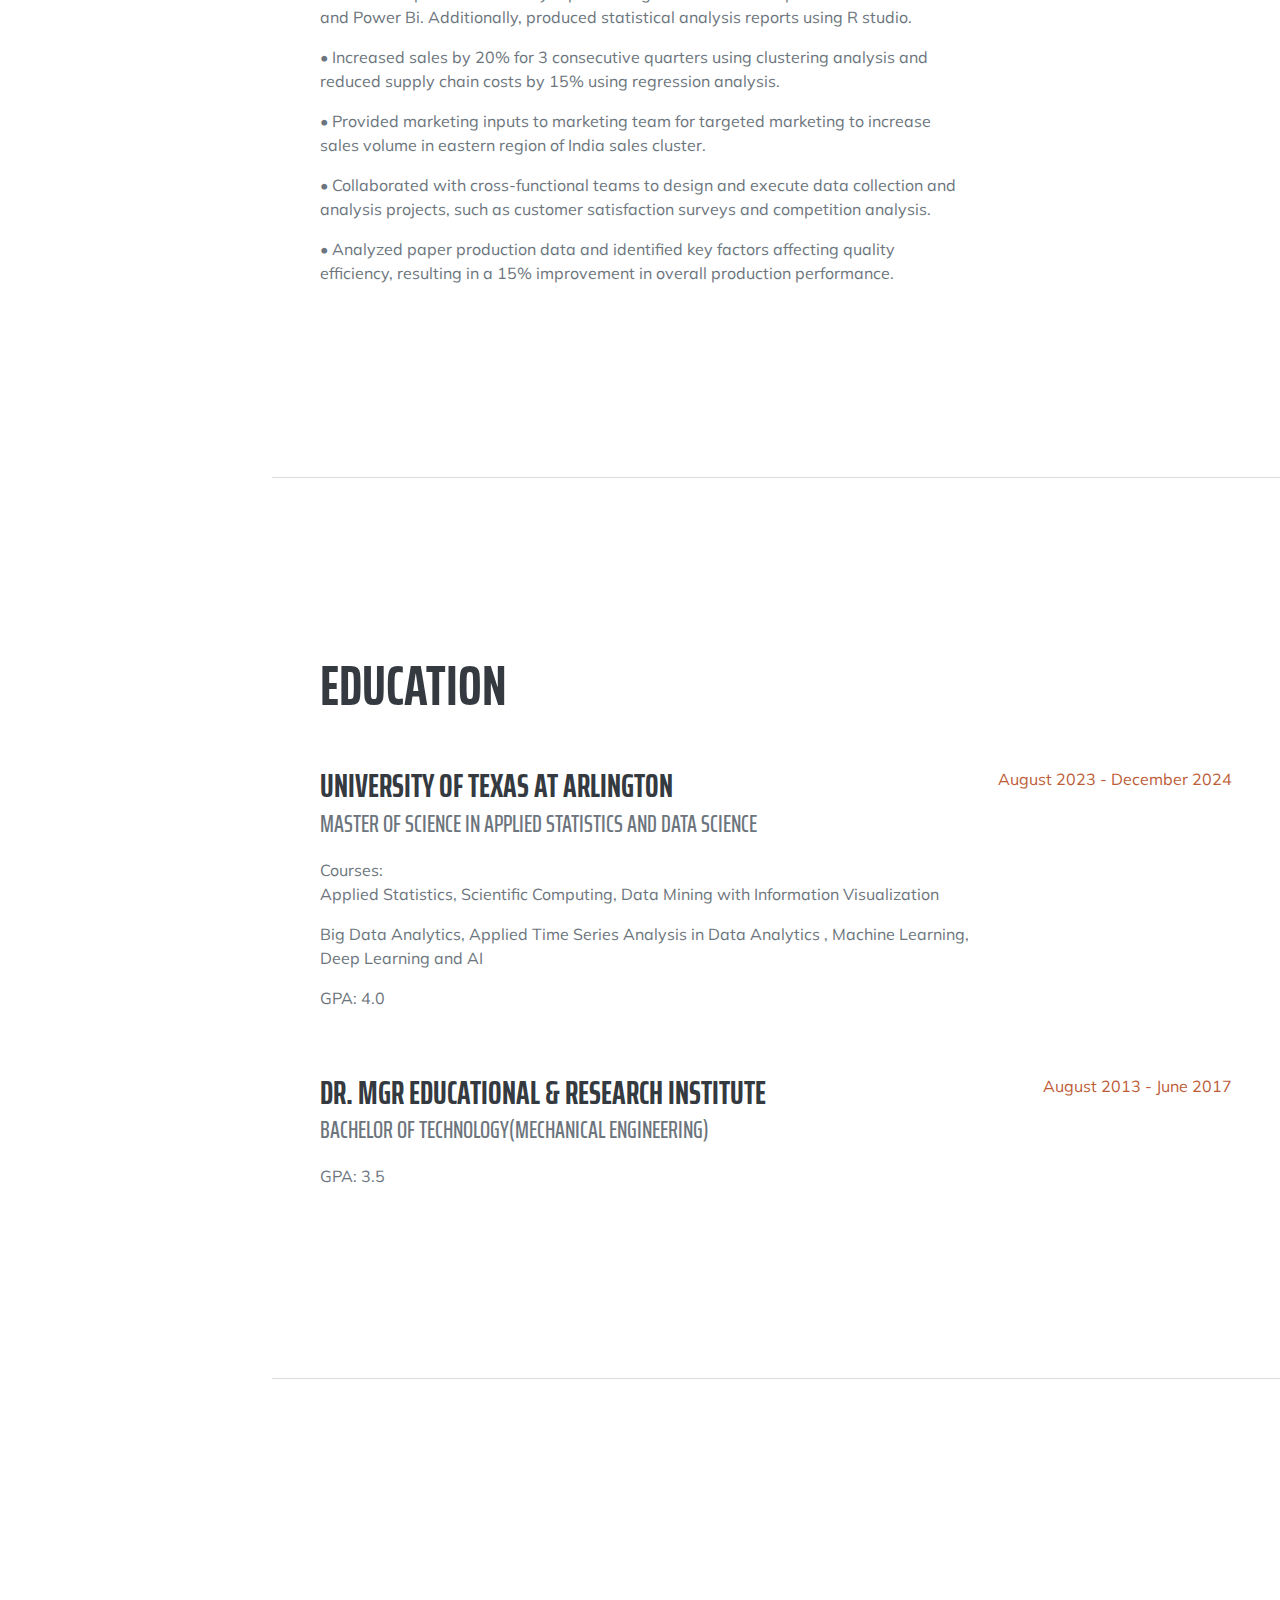
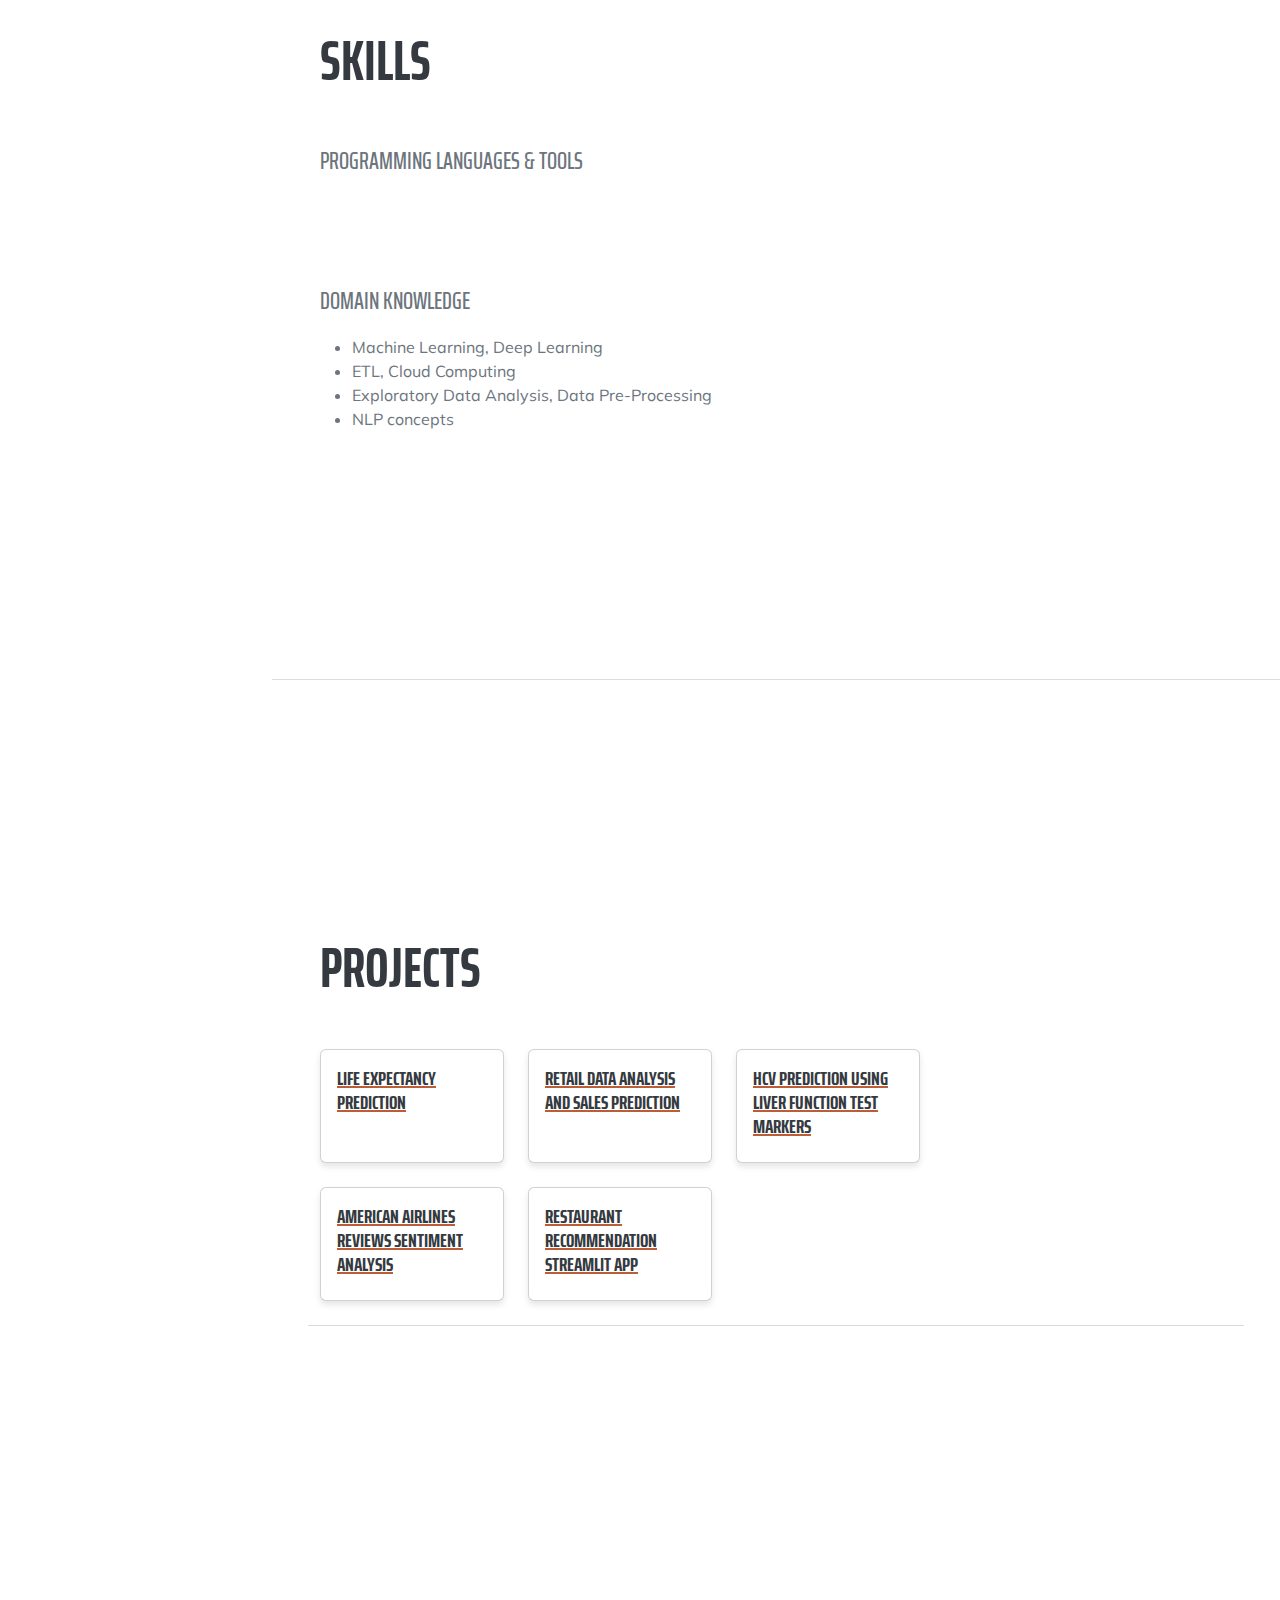
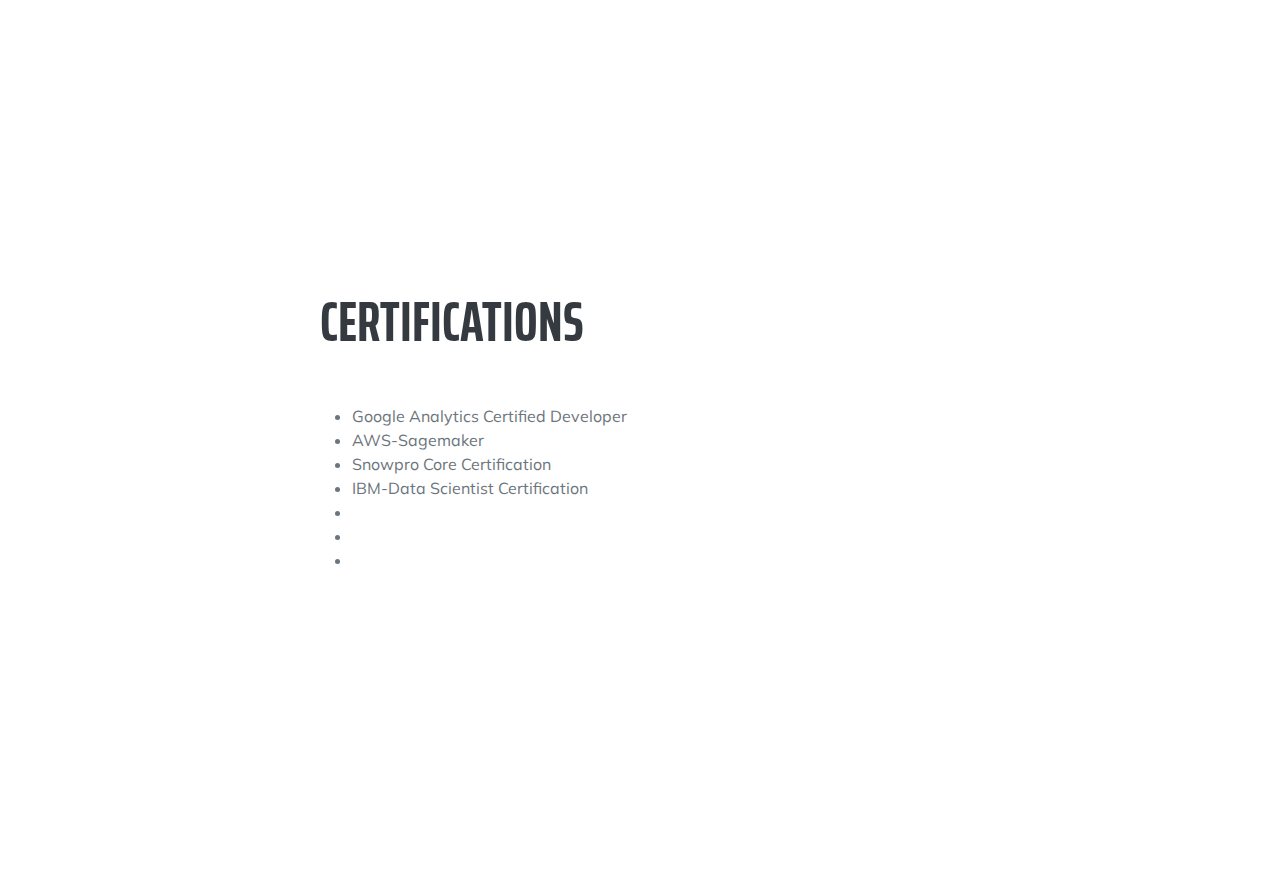
==== commit c4d6c811: "certificationschnage" ====
--- a/index.html
+++ b/index.html
@@ -238,32 +238,32 @@
                         </li>
                         <li>
                             <span class="fa-li"><i class="fas fa-trophy text-warning"></i></span>
-                            1
-                            <sup>st</sup>
+                            
+                            <sup></sup>
                             Snowpro Core Certification
                         </li>
                         <li>
                             <span class="fa-li"><i class="fas fa-trophy text-warning"></i></span>
-                            1
-                            <sup>st</sup>
+                            
+                            <sup></sup>
                             IBM-Data Scientist Certification
                         </li>
                         <li>
                             <span class="fa-li"><i class="fas fa-trophy text-warning"></i></span>
-                            2
-                            <sup>nd</sup>
-                            
-                        </li>
-                        <li>
-                            <span class="fa-li"><i class="fas fa-trophy text-warning"></i></span>
-                            1
-                            <sup>st</sup>
-                            
-                        </li>
-                        <li>
-                            <span class="fa-li"><i class="fas fa-trophy text-warning"></i></span>
-                            3
-                            <sup>rd</sup>
+                            
+                            <sup></sup>
+                            
+                        </li>
+                        <li>
+                            <span class="fa-li"><i class="fas fa-trophy text-warning"></i></span>
+                            
+                            <sup></sup>
+                            
+                        </li>
+                        <li>
+                            <span class="fa-li"><i class="fas fa-trophy text-warning"></i></span>
+                            
+                            <sup></sup>
                             
                         </li>
                     </ul>
